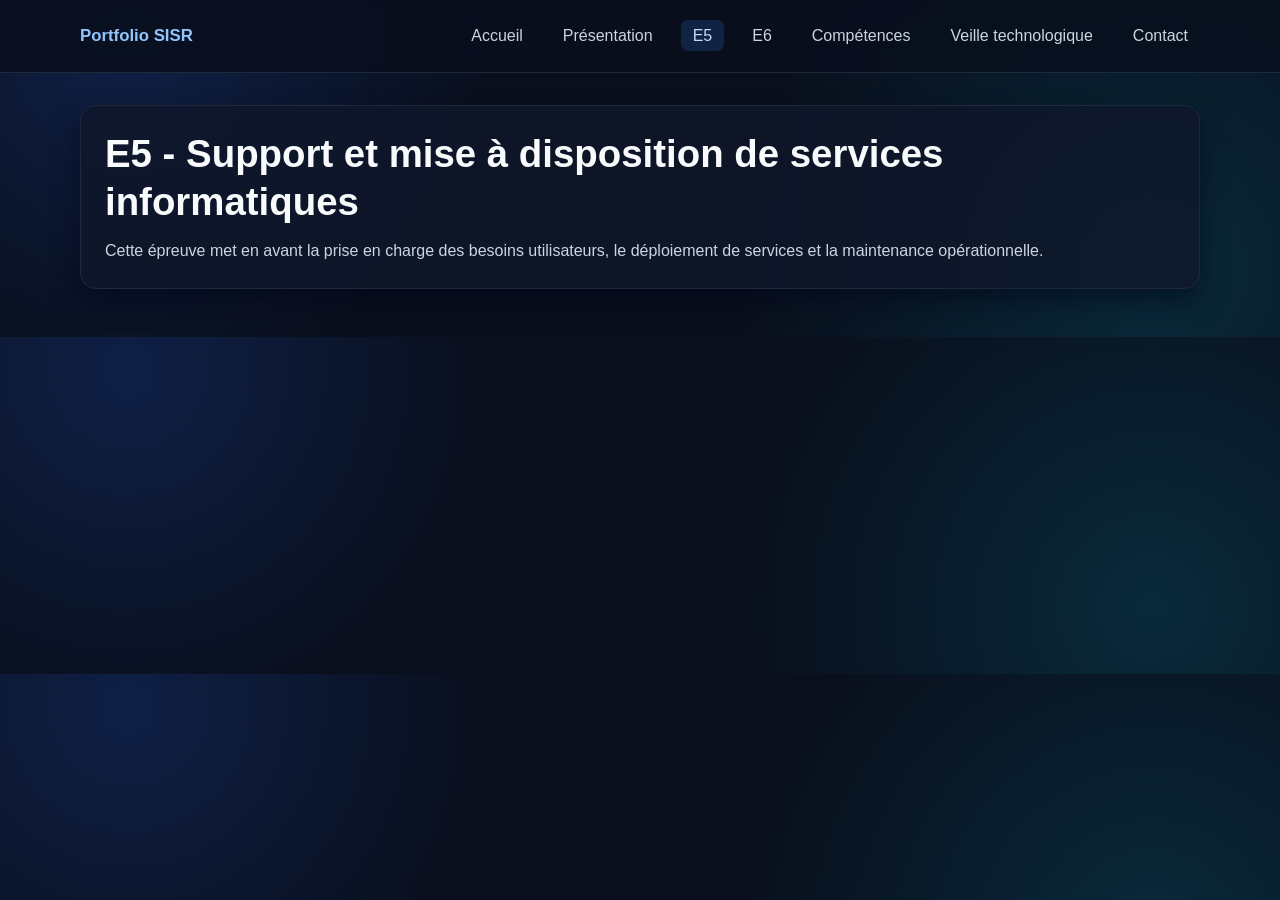
==== e5.html @ ba9262f3 "Add files via upload" ====
<!DOCTYPE html>
<html lang="fr">
  <head>
    <meta charset="UTF-8" />
    <meta name="viewport" content="width=device-width, initial-scale=1.0" />
    <title>Portfolio BTS SIO SISR | E5</title>
    <link rel="stylesheet" href="style.css" />
  </head>
  <body class="home-dark">
    <header class="site-header">
      <nav class="container navbar">
        <a class="brand" href="index.html">Portfolio SISR</a>
        <ul class="nav-links">
          <li><a href="index.html">Accueil</a></li>
          <li><a href="presentation.html">Présentation</a></li>
          <li><a class="active" href="e5.html">E5</a></li>
          <li><a href="e6.html">E6</a></li>
          <li><a href="competences.html">Compétences</a></li>
          <li><a href="veille.html">Veille technologique</a></li>
          <li><a href="contact.html">Contact</a></li>
        </ul>
      </nav>
    </header>

    <main class="container">
      <section class="card">
        <h1>E5 - Support et mise à disposition de services informatiques</h1>
        <p>
          Cette épreuve met en avant la prise en charge des besoins utilisateurs,
          le déploiement de services et la maintenance opérationnelle.
        </p>
      </section>
    </main>
  </body>
</html>
---- style.css ----
:root {
  --bg: #f3f6fb;
  --surface: #ffffff;
  --primary: #1e3a8a;
  --primary-soft: #dbeafe;
  --text: #1f2937;
  --muted: #6b7280;
  --border: #e5e7eb;
  --shadow: 0 10px 24px rgba(15, 23, 42, 0.08);
}

* {
  margin: 0;
  padding: 0;
  box-sizing: border-box;
}

body {
  font-family: "Segoe UI", Tahoma, Geneva, Verdana, sans-serif;
  background: var(--bg);
  color: var(--text);
  line-height: 1.6;
}

a {
  color: inherit;
  text-decoration: none;
}

.container {
  width: min(1120px, 92%);
  margin: 0 auto;
}

.site-header {
  position: sticky;
  top: 0;
  z-index: 20;
  background: rgba(255, 255, 255, 0.95);
  backdrop-filter: blur(8px);
  border-bottom: 1px solid var(--border);
}

.navbar {
  min-height: 72px;
  display: flex;
  justify-content: space-between;
  align-items: center;
  gap: 1rem;
}

.brand {
  font-size: 1.05rem;
  font-weight: 700;
  color: var(--primary);
}

.nav-links {
  display: flex;
  list-style: none;
  gap: 1rem;
  flex-wrap: wrap;
}

.nav-links a {
  padding: 0.45rem 0.75rem;
  border-radius: 0.45rem;
  color: #334155;
  font-weight: 500;
  transition: background 0.2s ease, color 0.2s ease;
}

.nav-links a:hover,
.nav-links a.active {
  background: var(--primary-soft);
  color: var(--primary);
}

main {
  padding: 2rem 0 3rem;
}

.hero {
  display: grid;
  grid-template-columns: 1.3fr 0.7fr;
  gap: 2rem;
  align-items: center;
  margin-bottom: 2rem;
}

.cyber-hero {
  min-height: 62vh;
  display: flex;
  align-items: center;
  justify-content: center;
  flex-direction: column;
  text-align: center;
  gap: 0.6rem;
  background: radial-gradient(circle at 20% 20%, #dbeafe, #ffffff 42%, #f3f6fb 100%);
  border: 1px solid #cbd5e1;
}

.cyber-topline {
  color: #1d4ed8;
  font-weight: 700;
  letter-spacing: 0.06em;
  text-transform: uppercase;
  font-size: 0.85rem;
}

.cyber-title {
  margin: 0;
  font-size: clamp(2rem, 6vw, 4rem);
  letter-spacing: 0.04em;
  color: #0b1220;
  text-shadow: 0 0 20px rgba(30, 58, 138, 0.18);
}

.cyber-subtitle {
  margin: 0;
  font-size: clamp(1rem, 2.4vw, 1.35rem);
  color: #334155;
}

/* Accueil en version sombre / informatique */
.home-dark {
  background:
    radial-gradient(circle at 10% 10%, rgba(37, 99, 235, 0.2), transparent 30%),
    radial-gradient(circle at 90% 80%, rgba(6, 182, 212, 0.16), transparent 35%),
    #090f1d;
  color: #dbeafe;
}

.home-dark .site-header {
  background: rgba(9, 15, 29, 0.9);
  border-bottom: 1px solid #1e293b;
}

.home-dark .brand {
  color: #93c5fd;
}

.home-dark .nav-links a {
  color: #cbd5e1;
}

.home-dark .nav-links a:hover,
.home-dark .nav-links a.active {
  background: rgba(59, 130, 246, 0.18);
  color: #bfdbfe;
}

.home-dark .card {
  background: rgba(15, 23, 42, 0.82);
  border-color: #1e293b;
  box-shadow: 0 12px 26px rgba(2, 6, 23, 0.55);
}

.home-dark .cyber-hero {
  min-height: 56vh;
  background:
    linear-gradient(145deg, rgba(15, 23, 42, 0.94), rgba(13, 28, 55, 0.92)),
    radial-gradient(circle at 20% 20%, rgba(56, 189, 248, 0.16), transparent 42%);
  border-color: #334155;
}

.home-dark .cyber-topline {
  color: #60a5fa;
}

.home-dark .cyber-title {
  color: #f8fafc;
  text-shadow: 0 0 22px rgba(56, 189, 248, 0.3);
}

.home-dark .cyber-subtitle,
.home-dark p {
  color: #cbd5e1;
}

.home-dark h2,
.home-dark h3 {
  color: #f1f5f9;
}

.home-dark h1,
.home-dark li,
.home-dark strong {
  color: #f8fafc;
}

.home-dark .btn-primary {
  background: linear-gradient(90deg, #2563eb, #0ea5e9);
}

.home-dark .btn-secondary {
  background: transparent;
  color: #bfdbfe;
  border-color: #3b82f6;
}

.home-dark .btn-secondary:hover {
  background: rgba(59, 130, 246, 0.18);
}

.home-dark .site-footer {
  background: #0b1326;
  border-top: 1px solid #1e293b;
}

.home-dark .social-links a {
  color: #93c5fd;
}

.card {
  background: var(--surface);
  border: 1px solid var(--border);
  border-radius: 1rem;
  box-shadow: var(--shadow);
  padding: 1.5rem;
}

h1,
h2,
h3 {
  color: #0f172a;
  line-height: 1.25;
}

h1 {
  font-size: clamp(1.75rem, 4vw, 2.4rem);
  margin-bottom: 0.75rem;
}

h2 {
  font-size: clamp(1.35rem, 3.2vw, 1.8rem);
  margin-bottom: 0.9rem;
}

p {
  color: #334155;
}

.muted {
  color: var(--muted);
}

.badge {
  display: inline-flex;
  align-items: center;
  gap: 0.4rem;
  background: var(--primary-soft);
  color: var(--primary);
  padding: 0.35rem 0.7rem;
  border-radius: 999px;
  font-size: 0.85rem;
  font-weight: 600;
  margin-bottom: 1rem;
}

.profile-photo {
  width: 100%;
  max-width: 280px;
  aspect-ratio: 1 / 1;
  border-radius: 1rem;
  object-fit: cover;
  border: 1px solid var(--border);
}

.btn-row {
  margin-top: 1.1rem;
  display: flex;
  flex-wrap: wrap;
  gap: 0.7rem;
}

.btn {
  display: inline-flex;
  align-items: center;
  justify-content: center;
  gap: 0.4rem;
  padding: 0.65rem 1rem;
  border-radius: 0.65rem;
  border: 1px solid transparent;
  font-weight: 600;
  transition: transform 0.2s ease, box-shadow 0.2s ease, background 0.2s ease;
}

.btn-primary {
  background: var(--primary);
  color: #ffffff;
}

.btn-secondary {
  background: #ffffff;
  color: var(--primary);
  border-color: #cbd5e1;
}

.btn:hover {
  transform: translateY(-2px);
  box-shadow: 0 8px 18px rgba(15, 23, 42, 0.12);
}

.grid-2 {
  display: grid;
  grid-template-columns: repeat(2, minmax(0, 1fr));
  gap: 1rem;
}

.grid-3 {
  display: grid;
  grid-template-columns: repeat(3, minmax(0, 1fr));
  gap: 1rem;
}

.list {
  padding-left: 1rem;
}

.list li {
  margin-bottom: 0.35rem;
}

.section {
  margin-top: 1.1rem;
}

.section-lg {
  margin-top: 2rem;
}

.full-page-section {
  min-height: calc(100vh - 120px);
}

.intro-section {
  display: flex;
  flex-direction: column;
  justify-content: center;
}

.cv-center {
  display: flex;
  justify-content: center;
  margin-top: 1.1rem;
}

.cv-box {
  display: inline-flex;
  align-items: center;
  justify-content: center;
  min-width: 120px;
  height: 50px;
  border: 1px solid #3b82f6;
  border-radius: 0.7rem;
  background: rgba(37, 99, 235, 0.12);
  color: #bfdbfe;
  font-weight: 700;
  letter-spacing: 0.04em;
  transition: background 0.2s ease, transform 0.2s ease;
}

.cv-box:hover {
  background: rgba(37, 99, 235, 0.22);
  transform: translateY(-2px);
}

table {
  width: 100%;
  border-collapse: collapse;
  background: var(--surface);
  border-radius: 0.75rem;
  overflow: hidden;
}

th,
td {
  padding: 0.9rem;
  text-align: left;
  border-bottom: 1px solid var(--border);
  vertical-align: top;
}

th {
  background: #eff6ff;
  color: #0f172a;
  font-weight: 700;
}

.level {
  display: inline-block;
  padding: 0.2rem 0.55rem;
  border-radius: 999px;
  font-size: 0.8rem;
  font-weight: 700;
}

.beginner {
  background: #e2e8f0;
  color: #334155;
}

.intermediate {
  background: #dbeafe;
  color: #1e3a8a;
}

.advanced {
  background: #dcfce7;
  color: #166534;
}

.contact-form {
  display: grid;
  gap: 0.75rem;
}

input,
textarea {
  width: 100%;
  border: 1px solid #cbd5e1;
  border-radius: 0.6rem;
  padding: 0.7rem 0.8rem;
  font: inherit;
  color: var(--text);
}

.home-dark input,
.home-dark textarea {
  background: rgba(2, 6, 23, 0.35);
  border-color: rgba(59, 130, 246, 0.55);
  color: #e5e7eb;
}

.home-dark input::placeholder,
.home-dark textarea::placeholder {
  color: rgba(203, 213, 225, 0.75);
}

textarea {
  min-height: 130px;
  resize: vertical;
}

.site-footer {
  border-top: 1px solid var(--border);
  background: #ffffff;
  padding: 1.2rem 0;
}

.footer-content {
  display: flex;
  justify-content: space-between;
  align-items: center;
  gap: 1rem;
  flex-wrap: wrap;
}

.social-links {
  display: flex;
  gap: 0.75rem;
}

.social-links a {
  color: var(--primary);
  font-weight: 600;
}

.social-links a:hover {
  text-decoration: underline;
}

@media (max-width: 900px) {
  .hero {
    grid-template-columns: 1fr;
  }

  .grid-3 {
    grid-template-columns: 1fr;
  }
}

@media (max-width: 760px) {
  .navbar {
    align-items: flex-start;
    padding: 0.85rem 0;
    flex-direction: column;
  }

  .grid-2 {
    grid-template-columns: 1fr;
  }

  table,
  thead,
  tbody,
  th,
  td,
  tr {
    display: block;
  }

  thead {
    display: none;
  }

  tr {
    margin-bottom: 1rem;
    border: 1px solid var(--border);
    border-radius: 0.75rem;
    overflow: hidden;
    background: var(--surface);
  }

  td {
    border: none;
    border-bottom: 1px solid var(--border);
  }

  td:last-child {
    border-bottom: none;
  }
}
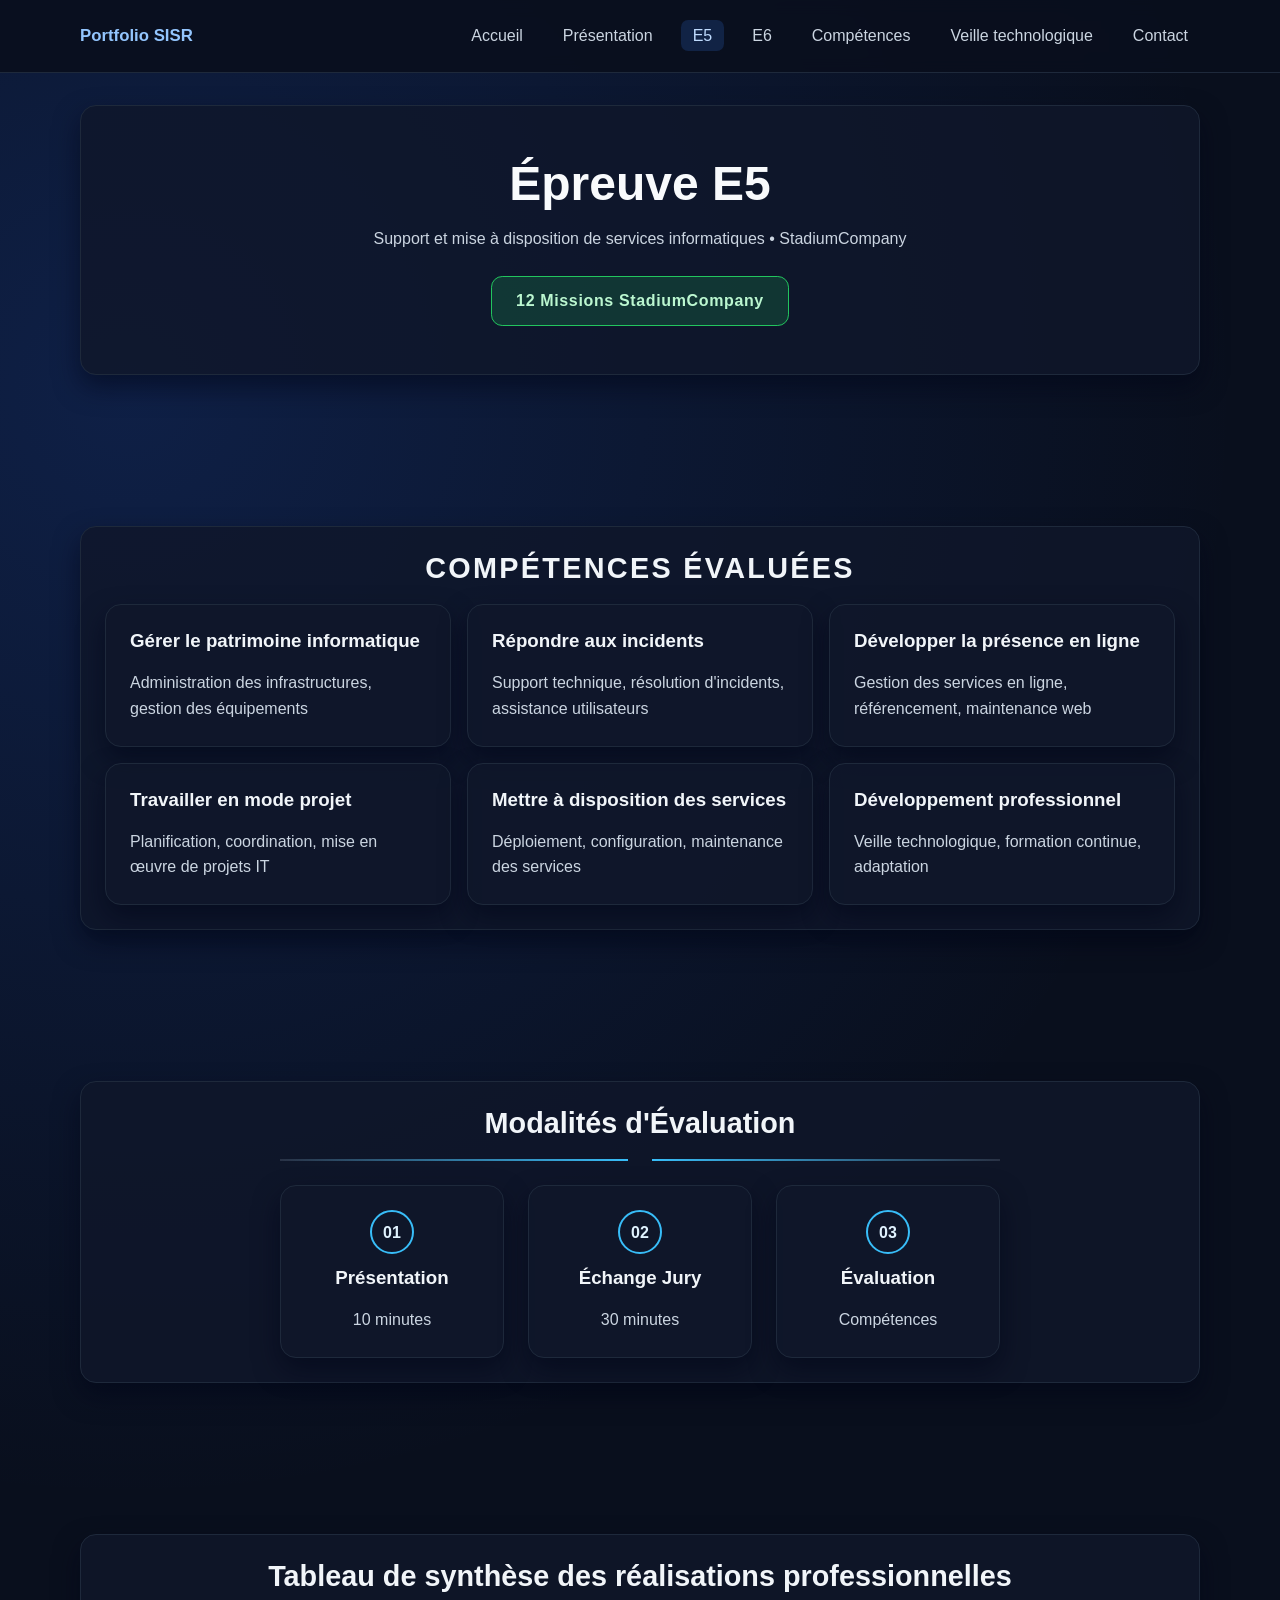
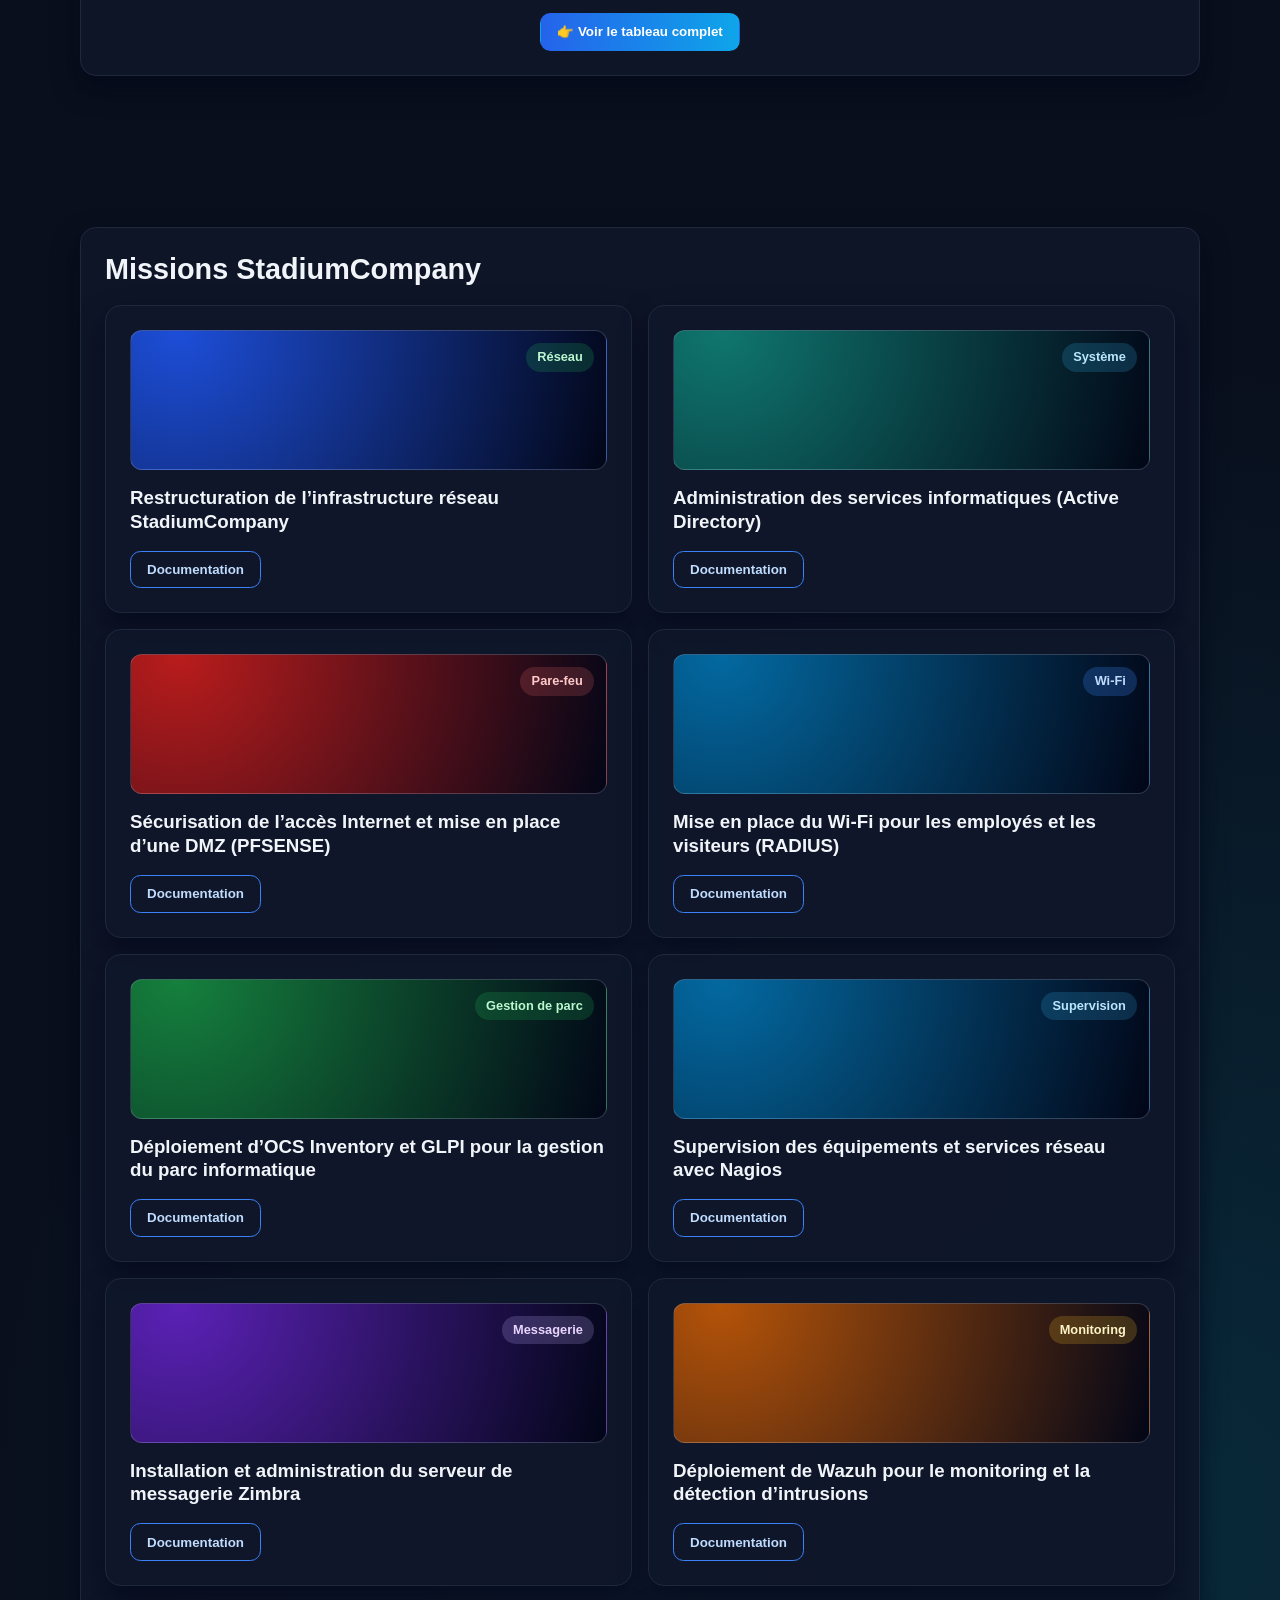
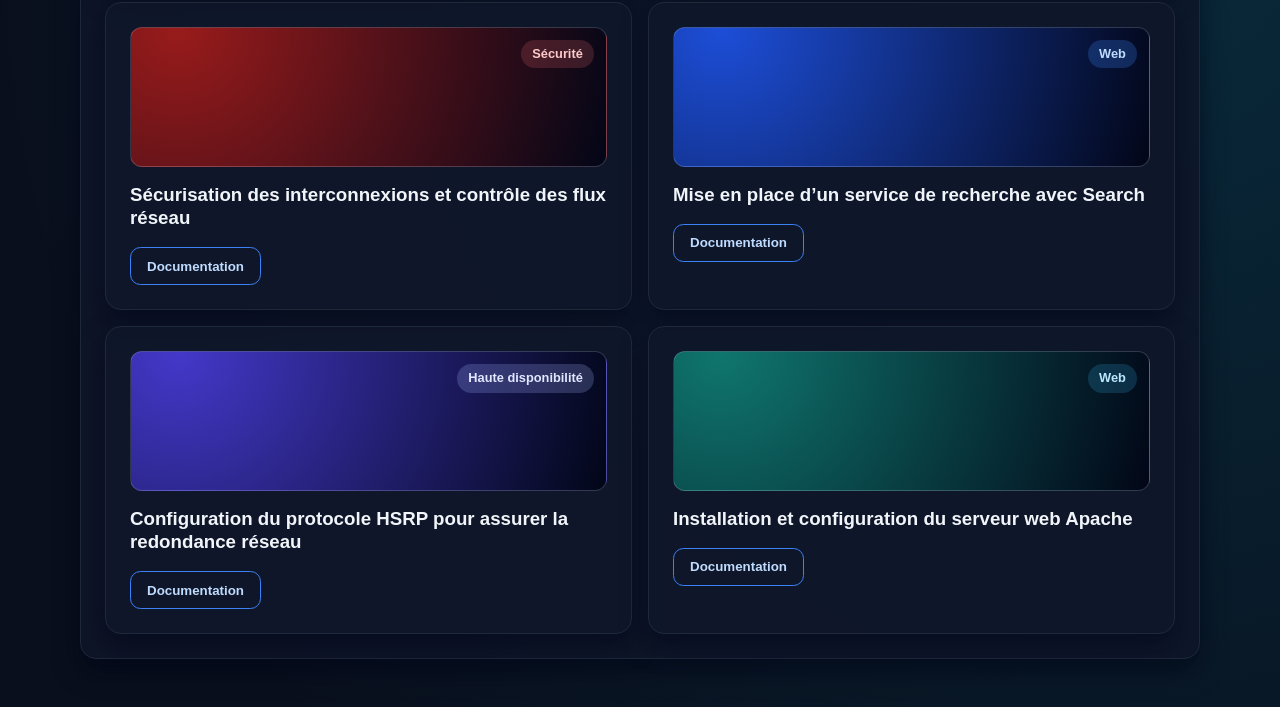
==== commit 9c95d171: "Add files via upload" ====
--- a/e5.html
+++ b/e5.html
@@ -23,12 +23,628 @@
     </header>
 
     <main class="container">
-      <section class="card">
-        <h1>E5 - Support et mise à disposition de services informatiques</h1>
-        <p>
-          Cette épreuve met en avant la prise en charge des besoins utilisateurs,
-          le déploiement de services et la maintenance opérationnelle.
+      <!-- Hero / En-tête E5 -->
+      <section class="card" style="text-align: center; padding: 3rem 2rem">
+        <h1 style="font-size: clamp(2.2rem, 5vw, 3rem); margin-bottom: 0.75rem">
+          Épreuve E5
+        </h1>
+        <p class="muted" style="margin-bottom: 1.5rem">
+          Support et mise à disposition de services informatiques • StadiumCompany
         </p>
+        <div class="cv-center" style="margin-top: 0">
+          <span
+            class="cv-box"
+            style="
+              border-color: #22c55e;
+              background: rgba(34, 197, 94, 0.18);
+              color: #bbf7d0;
+              padding-inline: 1.5rem;
+            "
+          >
+            12 Missions StadiumCompany
+          </span>
+        </div>
+      </section>
+
+      <!-- Bloc Compétences évaluées -->
+      <section class="card section" style="margin-top: 4cm">
+        <h2 style="text-align: center; letter-spacing: 0.08em">COMPÉTENCES ÉVALUÉES</h2>
+        <div class="grid-3 section">
+          <article class="card">
+            <h3>Gérer le patrimoine informatique</h3>
+            <p class="section">Administration des infrastructures, gestion des équipements</p>
+          </article>
+          <article class="card">
+            <h3>Répondre aux incidents</h3>
+            <p class="section">
+              Support technique, résolution d'incidents, assistance utilisateurs
+            </p>
+          </article>
+          <article class="card">
+            <h3>Développer la présence en ligne</h3>
+            <p class="section">
+              Gestion des services en ligne, référencement, maintenance web
+            </p>
+          </article>
+          <article class="card">
+            <h3>Travailler en mode projet</h3>
+            <p class="section">
+              Planification, coordination, mise en œuvre de projets IT
+            </p>
+          </article>
+          <article class="card">
+            <h3>Mettre à disposition des services</h3>
+            <p class="section">
+              Déploiement, configuration, maintenance des services
+            </p>
+          </article>
+          <article class="card">
+            <h3>Développement professionnel</h3>
+            <p class="section">
+              Veille technologique, formation continue, adaptation
+            </p>
+          </article>
+        </div>
+      </section>
+
+      <!-- Bloc Modalités d’évaluation -->
+      <section class="card section" style="margin-top: 4cm">
+        <h2 style="text-align: center">Modalités d'Évaluation</h2>
+        <div
+          class="section"
+          style="
+            display: flex;
+            flex-direction: column;
+            gap: 1.5rem;
+            align-items: center;
+          "
+        >
+          <div
+            style="
+              display: flex;
+              align-items: center;
+              justify-content: space-between;
+              gap: 1.5rem;
+              width: 100%;
+              max-width: 720px;
+            "
+          >
+            <div
+              style="
+                flex: 1;
+                height: 2px;
+                background: linear-gradient(to right, rgba(148, 163, 184, 0.2), #38bdf8);
+              "
+            ></div>
+            <div
+              style="
+                flex: 1;
+                height: 2px;
+                background: linear-gradient(to right, #38bdf8, rgba(148, 163, 184, 0.2));
+              "
+            ></div>
+          </div>
+
+          <div
+            style="
+              display: grid;
+              grid-template-columns: repeat(3, minmax(0, 1fr));
+              gap: 1.5rem;
+              width: 100%;
+              max-width: 720px;
+            "
+          >
+            <article class="card" style="text-align: center">
+              <div
+                style="
+                  width: 44px;
+                  height: 44px;
+                  border-radius: 999px;
+                  margin: 0 auto 0.75rem;
+                  display: grid;
+                  place-items: center;
+                  border: 2px solid #38bdf8;
+                  color: #e0f2fe;
+                  font-weight: 700;
+                "
+              >
+                01
+              </div>
+              <h3>Présentation</h3>
+              <p class="section">10 minutes</p>
+            </article>
+
+            <article class="card" style="text-align: center">
+              <div
+                style="
+                  width: 44px;
+                  height: 44px;
+                  border-radius: 999px;
+                  margin: 0 auto 0.75rem;
+                  display: grid;
+                  place-items: center;
+                  border: 2px solid #38bdf8;
+                  color: #e0f2fe;
+                  font-weight: 700;
+                "
+              >
+                02
+              </div>
+              <h3>Échange Jury</h3>
+              <p class="section">30 minutes</p>
+            </article>
+
+            <article class="card" style="text-align: center">
+              <div
+                style="
+                  width: 44px;
+                  height: 44px;
+                  border-radius: 999px;
+                  margin: 0 auto 0.75rem;
+                  display: grid;
+                  place-items: center;
+                  border: 2px solid #38bdf8;
+                  color: #e0f2fe;
+                  font-weight: 700;
+                "
+              >
+                03
+              </div>
+              <h3>Évaluation</h3>
+              <p class="section">Compétences</p>
+            </article>
+          </div>
+        </div>
+      </section>
+
+      <!-- Bloc Tableau de synthèse -->
+      <section class="card section" style="margin-top: 4cm">
+        <h2 style="text-align: center">
+          Tableau de synthèse des réalisations professionnelles
+        </h2>
+        <div class="cv-center section">
+          <a href="pdf/tableau de synthése .pdf" target="_blank" rel="noopener">
+            <button class="btn btn-primary" type="button">
+              👉 Voir le tableau complet
+            </button>
+          </a>
+        </div>
+      </section>
+
+      <!-- Bloc Missions StadiumCompany -->
+      <section class="card section" style="margin-top: 4cm">
+        <h2>Missions StadiumCompany</h2>
+        <div class="grid-2 section">
+          <article class="card">
+            <div
+              style="
+                position: relative;
+                margin-bottom: 1rem;
+                border-radius: 0.75rem;
+                overflow: hidden;
+                border: 1px solid rgba(148, 163, 184, 0.3);
+                background: radial-gradient(circle at 10% 0, #1d4ed8, #020617);
+                height: 140px;
+              "
+            >
+              <span
+                style="
+                  position: absolute;
+                  top: 0.75rem;
+                  right: 0.75rem;
+                  padding: 0.25rem 0.7rem;
+                  border-radius: 999px;
+                  background: rgba(34, 197, 94, 0.18);
+                  color: #bbf7d0;
+                  font-size: 0.8rem;
+                  font-weight: 600;
+                "
+                >Réseau</span
+              >
+            </div>
+            <h3>Restructuration de l’infrastructure réseau StadiumCompany</h3>
+            
+            <a href="pdf/stadium company (1).pdf" target="_blank" rel="noopener">
+              <button class="btn btn-secondary section" type="button">
+                Documentation
+              </button>
+            </a>
+            
+            </article>
+
+          <article class="card">
+            <div
+              style="
+                position: relative;
+                margin-bottom: 1rem;
+                border-radius: 0.75rem;
+                overflow: hidden;
+                border: 1px solid rgba(148, 163, 184, 0.3);
+                background: radial-gradient(circle at 10% 0, #0f766e, #020617);
+                height: 140px;
+              "
+            >
+              <span
+                style="
+                  position: absolute;
+                  top: 0.75rem;
+                  right: 0.75rem;
+                  padding: 0.25rem 0.7rem;
+                  border-radius: 999px;
+                  background: rgba(56, 189, 248, 0.18);
+                  color: #bae6fd;
+                  font-size: 0.8rem;
+                  font-weight: 600;
+                "
+                >Système</span
+              >
+            </div>
+            <h3>Administration des services informatiques (Active Directory)</h3>
+            <a href="pdf/Active Directory.pdf" target="_blank" rel="noopener">
+              <button class="btn btn-secondary section" type="button">
+                Documentation
+              </button>
+            </a>
+          </article>
+
+          <article class="card">
+            <div
+              style="
+                position: relative;
+                margin-bottom: 1rem;
+                border-radius: 0.75rem;
+                overflow: hidden;
+                border: 1px solid rgba(148, 163, 184, 0.3);
+                background: radial-gradient(circle at 10% 0, #b91c1c, #020617);
+                height: 140px;
+              "
+            >
+              <span
+                style="
+                  position: absolute;
+                  top: 0.75rem;
+                  right: 0.75rem;
+                  padding: 0.25rem 0.7rem;
+                  border-radius: 999px;
+                  background: rgba(248, 113, 113, 0.18);
+                  color: #fecaca;
+                  font-size: 0.8rem;
+                  font-weight: 600;
+                "
+                >Pare-feu</span
+              >
+            </div>
+            <h3>
+              Sécurisation de l’accès Internet et mise en place d’une DMZ (PFSENSE)
+            </h3>
+            <a href="pdf/Pfsense.pdf" target="_blank" rel="noopener">
+              <button class="btn btn-secondary section" type="button">
+                Documentation
+              </button>
+            </a>
+          </article>
+
+          <article class="card">
+            <div
+              style="
+                position: relative;
+                margin-bottom: 1rem;
+                border-radius: 0.75rem;
+                overflow: hidden;
+                border: 1px solid rgba(148, 163, 184, 0.3);
+                background: radial-gradient(circle at 10% 0, #0369a1, #020617);
+                height: 140px;
+              "
+            >
+              <span
+                style="
+                  position: absolute;
+                  top: 0.75rem;
+                  right: 0.75rem;
+                  padding: 0.25rem 0.7rem;
+                  border-radius: 999px;
+                  background: rgba(59, 130, 246, 0.25);
+                  color: #bfdbfe;
+                  font-size: 0.8rem;
+                  font-weight: 600;
+                "
+                >Wi-Fi</span
+              >
+            </div>
+            <h3>
+              Mise en place du Wi-Fi pour les employés et les visiteurs (RADIUS)
+            </h3>
+            <a href="pdf/Radius Wifi.pdf" target="_blank" rel="noopener">
+              <button class="btn btn-secondary section" type="button">
+                Documentation
+              </button>
+            </a>
+          </article>
+
+          <article class="card">
+            <div
+              style="
+                position: relative;
+                margin-bottom: 1rem;
+                border-radius: 0.75rem;
+                overflow: hidden;
+                border: 1px solid rgba(148, 163, 184, 0.3);
+                background: radial-gradient(circle at 10% 0, #15803d, #020617);
+                height: 140px;
+              "
+            >
+              <span
+                style="
+                  position: absolute;
+                  top: 0.75rem;
+                  right: 0.75rem;
+                  padding: 0.25rem 0.7rem;
+                  border-radius: 999px;
+                  background: rgba(34, 197, 94, 0.18);
+                  color: #bbf7d0;
+                  font-size: 0.8rem;
+                  font-weight: 600;
+                "
+                >Gestion de parc</span
+              >
+            </div>
+            <h3>
+              Déploiement d’OCS Inventory et GLPI pour la gestion du parc informatique
+            </h3>
+            <a href="pdf/ocs glpi.pdf" target="_blank" rel="noopener">
+              <button class="btn btn-secondary section" type="button">
+                Documentation
+              </button>
+            </a>
+          </article>
+
+          <article class="card">
+            <div
+              style="
+                position: relative;
+                margin-bottom: 1rem;
+                border-radius: 0.75rem;
+                overflow: hidden;
+                border: 1px solid rgba(148, 163, 184, 0.3);
+                background: radial-gradient(circle at 10% 0, #0369a1, #020617);
+                height: 140px;
+              "
+            >
+              <span
+                style="
+                  position: absolute;
+                  top: 0.75rem;
+                  right: 0.75rem;
+                  padding: 0.25rem 0.7rem;
+                  border-radius: 999px;
+                  background: rgba(56, 189, 248, 0.18);
+                  color: #bae6fd;
+                  font-size: 0.8rem;
+                  font-weight: 600;
+                "
+                >Supervision</span
+              >
+            </div>
+            <h3>Supervision des équipements et services réseau avec Nagios</h3>
+            <a href="pdf/Nagios.pdf" target="_blank" rel="noopener">
+              <button class="btn btn-secondary section" type="button">
+                Documentation
+              </button>
+            </a>
+          </article>
+
+          <article class="card">
+            <div
+              style="
+                position: relative;
+                margin-bottom: 1rem;
+                border-radius: 0.75rem;
+                overflow: hidden;
+                border: 1px solid rgba(148, 163, 184, 0.3);
+                background: radial-gradient(circle at 10% 0, #5b21b6, #020617);
+                height: 140px;
+              "
+            >
+              <span
+                style="
+                  position: absolute;
+                  top: 0.75rem;
+                  right: 0.75rem;
+                  padding: 0.25rem 0.7rem;
+                  border-radius: 999px;
+                  background: rgba(196, 181, 253, 0.2);
+                  color: #e9d5ff;
+                  font-size: 0.8rem;
+                  font-weight: 600;
+                "
+                >Messagerie</span
+              >
+            </div>
+            <h3>Installation et administration du serveur de messagerie Zimbra</h3>
+            <a href="pdf/Zimbra.pdf" target="_blank" rel="noopener">
+              <button class="btn btn-secondary section" type="button">
+                Documentation
+              </button>
+            </a>
+          </article>
+
+          <article class="card">
+            <div
+              style="
+                position: relative;
+                margin-bottom: 1rem;
+                border-radius: 0.75rem;
+                overflow: hidden;
+                border: 1px solid rgba(148, 163, 184, 0.3);
+                background: radial-gradient(circle at 10% 0, #b45309, #020617);
+                height: 140px;
+              "
+            >
+              <span
+                style="
+                  position: absolute;
+                  top: 0.75rem;
+                  right: 0.75rem;
+                  padding: 0.25rem 0.7rem;
+                  border-radius: 999px;
+                  background: rgba(251, 191, 36, 0.2);
+                  color: #fef3c7;
+                  font-size: 0.8rem;
+                  font-weight: 600;
+                "
+                >Monitoring</span
+              >
+            </div>
+            <h3>
+              Déploiement de Wazuh pour le monitoring et la détection d’intrusions
+            </h3>
+            <a href="pdf/Wazuh.pdf" target="_blank" rel="noopener">
+              <button class="btn btn-secondary section" type="button">
+                Documentation
+              </button>
+            </a>
+          </article>
+
+          <article class="card">
+            <div
+              style="
+                position: relative;
+                margin-bottom: 1rem;
+                border-radius: 0.75rem;
+                overflow: hidden;
+                border: 1px solid rgba(148, 163, 184, 0.3);
+                background: radial-gradient(circle at 10% 0, #991b1b, #020617);
+                height: 140px;
+              "
+            >
+              <span
+                style="
+                  position: absolute;
+                  top: 0.75rem;
+                  right: 0.75rem;
+                  padding: 0.25rem 0.7rem;
+                  border-radius: 999px;
+                  background: rgba(248, 113, 113, 0.18);
+                  color: #fecaca;
+                  font-size: 0.8rem;
+                  font-weight: 600;
+                "
+                >Sécurité</span
+              >
+            </div>
+            <h3>Sécurisation des interconnexions et contrôle des flux réseau</h3>
+            <a href="pdf/sécurisation des interconnexions.pdf" target="_blank" rel="noopener">
+              <button class="btn btn-secondary section" type="button">
+                Documentation
+              </button>
+            </a>
+          </article>
+
+          <article class="card">
+            <div
+              style="
+                position: relative;
+                margin-bottom: 1rem;
+                border-radius: 0.75rem;
+                overflow: hidden;
+                border: 1px solid rgba(148, 163, 184, 0.3);
+                background: radial-gradient(circle at 10% 0, #1d4ed8, #020617);
+                height: 140px;
+              "
+            >
+              <span
+                style="
+                  position: absolute;
+                  top: 0.75rem;
+                  right: 0.75rem;
+                  padding: 0.25rem 0.7rem;
+                  border-radius: 999px;
+                  background: rgba(59, 130, 246, 0.25);
+                  color: #bfdbfe;
+                  font-size: 0.8rem;
+                  font-weight: 600;
+                "
+                >Web</span
+              >
+            </div>
+            <h3>Mise en place d’un service de recherche avec Search</h3>
+            <a href="pdf/search.pdf" target="_blank" rel="noopener">
+              <button class="btn btn-secondary section" type="button">
+                Documentation
+              </button>
+            </a>
+          </article>
+
+          <article class="card">
+            <div
+              style="
+                position: relative;
+                margin-bottom: 1rem;
+                border-radius: 0.75rem;
+                overflow: hidden;
+                border: 1px solid rgba(148, 163, 184, 0.3);
+                background: radial-gradient(circle at 10% 0, #4338ca, #020617);
+                height: 140px;
+              "
+            >
+              <span
+                style="
+                  position: absolute;
+                  top: 0.75rem;
+                  right: 0.75rem;
+                  padding: 0.25rem 0.7rem;
+                  border-radius: 999px;
+                  background: rgba(165, 180, 252, 0.22);
+                  color: #e0e7ff;
+                  font-size: 0.8rem;
+                  font-weight: 600;
+                "
+                >Haute disponibilité</span
+              >
+            </div>
+            <h3>Configuration du protocole HSRP pour assurer la redondance réseau</h3>
+            <a href="pdf/HSRP.pdf" target="_blank" rel="noopener">
+              <button class="btn btn-secondary section" type="button">
+                Documentation
+              </button>
+            </a>
+          </article>
+
+          <article class="card">
+            <div
+              style="
+                position: relative;
+                margin-bottom: 1rem;
+                border-radius: 0.75rem;
+                overflow: hidden;
+                border: 1px solid rgba(148, 163, 184, 0.3);
+                background: radial-gradient(circle at 10% 0, #0f766e, #020617);
+                height: 140px;
+              "
+            >
+              <span
+                style="
+                  position: absolute;
+                  top: 0.75rem;
+                  right: 0.75rem;
+                  padding: 0.25rem 0.7rem;
+                  border-radius: 999px;
+                  background: rgba(56, 189, 248, 0.18);
+                  color: #bae6fd;
+                  font-size: 0.8rem;
+                  font-weight: 600;
+                "
+                >Web</span
+              >
+            </div>
+            <h3>Installation et configuration du serveur web Apache</h3>
+            <a href="pdf/apache.pdf" target="_blank" rel="noopener">
+              <button class="btn btn-secondary section" type="button">
+                Documentation
+              </button>
+            </a>
+          </article>
+        </div>
       </section>
     </main>
   </body>
